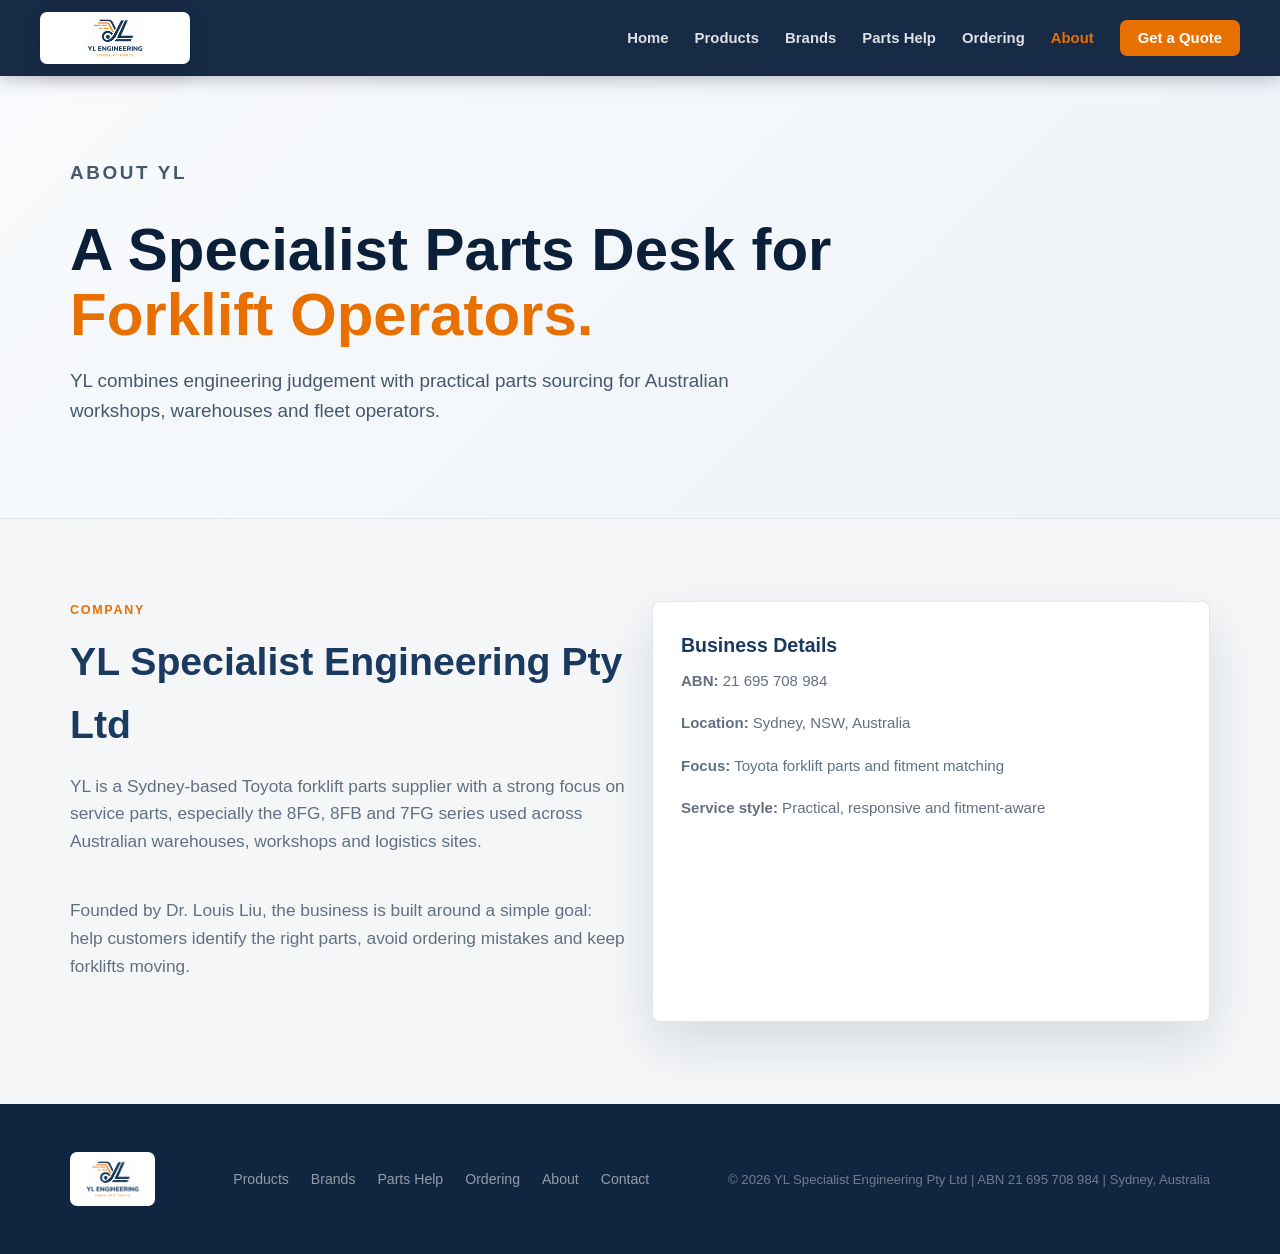
==== about.html @ 816425aa "Publish structured Toyota parts website" ====
<!DOCTYPE html>
<html lang="en">
<head>
<meta charset="UTF-8"/>
<meta name="viewport" content="width=device-width, initial-scale=1.0"/>
<title>About YL Specialist Engineering | Forklift Parts Sydney</title>
<meta name="description" content="YL Specialist Engineering Pty Ltd is a Sydney-based Toyota forklift parts supplier focused on service parts and fitment support."/>
<link rel="stylesheet" href="css/site.css"/>
</head>
<body>
<nav>
  <a href="index.html" class="nav-logo"><img src="assets/yl-logo.png" alt="YL Specialist Engineering Logo"/></a>
  <ul class="nav-links" id="navLinks">
    <li><a href="index.html">Home</a></li><li><a href="products.html">Products</a></li><li><a href="brands.html">Brands</a></li><li><a href="parts-help.html">Parts Help</a></li><li><a href="ordering.html">Ordering</a></li><li><a class="active" href="about.html">About</a></li><li><a href="contact.html"><span class="nav-cta">Get a Quote</span></a></li>
  </ul>
  <button class="hamburger" id="hamburger" aria-label="Menu"><span></span><span></span><span></span></button>
</nav>

<main>
  <header class="page-hero">
    <div class="container">
      <p class="breadcrumb">About YL</p>
      <h1>A Specialist Parts Desk for <span>Forklift Operators.</span></h1>
      <p>YL combines engineering judgement with practical parts sourcing for Australian workshops, warehouses and fleet operators.</p>
    </div>
  </header>

  <section>
    <div class="container">
      <div class="grid-2">
        <div>
          <p class="section-tag">Company</p>
          <h2 class="section-title">YL Specialist Engineering Pty Ltd</h2>
          <p class="section-sub">YL is a Sydney-based Toyota forklift parts supplier with a strong focus on service parts, especially the 8FG, 8FB and 7FG series used across Australian warehouses, workshops and logistics sites.</p>
          <p class="section-sub">Founded by Dr. Louis Liu, the business is built around a simple goal: help customers identify the right parts, avoid ordering mistakes and keep forklifts moving.</p>
        </div>
        <div class="card">
          <h3>Business Details</h3>
          <p><strong>ABN:</strong> 21 695 708 984</p>
          <p><strong>Location:</strong> Sydney, NSW, Australia</p>
          <p><strong>Focus:</strong> Toyota forklift parts and fitment matching</p>
          <p><strong>Service style:</strong> Practical, responsive and fitment-aware</p>
        </div>
      </div>
    </div>
  </section>
</main>

<footer>
  <div class="footer-inner">
    <div class="footer-logo"><img src="assets/yl-logo.png" alt="YL Specialist Engineering"/></div>
    <div class="footer-links"><a href="products.html">Products</a><a href="brands.html">Brands</a><a href="parts-help.html">Parts Help</a><a href="ordering.html">Ordering</a><a href="about.html">About</a><a href="contact.html">Contact</a></div>
    <div class="footer-copy">&copy; 2026 YL Specialist Engineering Pty Ltd | ABN 21 695 708 984 | Sydney, Australia</div>
  </div>
</footer>
<script src="js/site.js"></script>
</body>
</html>
---- css/site.css ----
*,*::before,*::after{box-sizing:border-box;margin:0;padding:0}
html{scroll-behavior:smooth}
body{font-family:'Segoe UI',Arial,sans-serif;color:#1a2535;background:#f4f6f8;line-height:1.6}
img{max-width:100%;display:block}
a{text-decoration:none;color:inherit}

:root{
  --navy:#1B3A5F;
  --navy-dark:#102540;
  --navy-ink:#0B2038;
  --orange:#E87000;
  --orange-lt:#FF8C1A;
  --white:#FFFFFF;
  --gray:#f4f6f8;
  --line:#dfe5ec;
  --text:#1a2535;
  --mid:#637082;
}

nav{
  position:sticky;top:0;z-index:999;
  background:rgba(16,37,64,.97);
  backdrop-filter:blur(10px);
  display:flex;align-items:center;justify-content:space-between;
  padding:0 40px;height:76px;
  box-shadow:0 2px 18px rgba(4,17,33,.28);
}
.nav-logo{
  height:52px;width:150px;border-radius:7px;background:var(--white);
  display:flex;align-items:center;justify-content:center;
  box-shadow:0 8px 22px rgba(0,0,0,.2);
}
.nav-logo img{height:42px;width:auto;object-fit:contain}
.nav-links{display:flex;gap:26px;align-items:center;list-style:none}
.nav-links a{color:rgba(255,255,255,.86);font-size:.93rem;font-weight:700;transition:color .2s}
.nav-links a:hover,.nav-links a.active{color:var(--orange)}
.nav-cta{
  background:var(--orange);color:var(--white)!important;
  padding:10px 18px;border-radius:7px;font-weight:850;
  transition:background .2s;
}
.nav-cta:hover{background:var(--orange-lt)}
.hamburger{display:none;flex-direction:column;gap:5px;cursor:pointer;background:none;border:none;padding:4px}
.hamburger span{display:block;width:26px;height:2px;background:white;border-radius:2px}

.hero{
  background:linear-gradient(135deg,#f8fafc 0%,#eef3f8 52%,#e8edf3 100%);
  min-height:72vh;display:flex;align-items:center;padding:82px 20px 72px;
  position:relative;overflow:hidden;
}
.hero::before{
  content:'';position:absolute;inset:0;
  background:linear-gradient(90deg,rgba(27,58,95,.08) 0 1px,transparent 1px 100%),
             linear-gradient(0deg,rgba(27,58,95,.06) 0 1px,transparent 1px 100%);
  background-size:46px 46px;
  mask-image:linear-gradient(to bottom,rgba(0,0,0,.58),transparent 82%);
}
.hero-inner{
  position:relative;z-index:1;max-width:1140px;width:100%;margin:0 auto;
  display:grid;grid-template-columns:minmax(0,1.12fr) minmax(320px,.88fr);
  gap:48px;align-items:center;
}
.hero-copy{text-align:left}
.hero-badge{
  display:inline-flex;background:#fff8f1;border:1px solid rgba(232,112,0,.26);
  color:#ad5200;font-size:.8rem;letter-spacing:.12em;font-weight:850;
  padding:6px 18px;border-radius:20px;margin-bottom:24px;text-transform:uppercase;
}
.hero-logo{
  height:106px;width:auto;margin:0 0 34px;background:var(--white);
  border:1px solid rgba(27,58,95,.12);border-radius:9px;padding:12px 24px;
  box-shadow:0 18px 44px rgba(27,58,95,.14);
}
.hero h1,.page-hero h1{
  color:var(--navy-ink);font-size:clamp(2.2rem,5vw,3.75rem);
  font-weight:850;line-height:1.08;max-width:880px;margin-bottom:18px;
}
.hero h1 span,.page-hero h1 span{color:var(--orange)}
.hero p.sub,.page-hero p{
  color:#46586d;font-size:clamp(1rem,2.2vw,1.18rem);
  max-width:740px;margin:0 0 30px;
}
.hero-points{display:grid;grid-template-columns:repeat(2,minmax(0,1fr));gap:10px;margin:0 0 28px;max-width:660px}
.hero-point{background:rgba(255,255,255,.72);border:1px solid rgba(27,58,95,.12);border-radius:7px;padding:10px 12px;color:var(--navy);font-size:.9rem;font-weight:750}
.hero-btns{display:flex;gap:16px;flex-wrap:wrap}
.btn{
  display:inline-flex;align-items:center;justify-content:center;gap:8px;
  padding:14px 28px;border-radius:7px;font-size:1.02rem;font-weight:850;
  cursor:pointer;transition:all .2s;border:none;
}
.btn-primary{background:var(--orange);color:var(--white)}
.btn-primary:hover{background:var(--orange-lt);transform:translateY(-2px)}
.btn-outline{background:var(--white);color:var(--navy);border:1px solid var(--line)}
.btn-outline:hover{border-color:var(--orange);color:var(--orange);transform:translateY(-2px)}
.hero-panel,.card{
  background:var(--white);border:1px solid rgba(27,58,95,.12);border-radius:8px;
  box-shadow:0 22px 54px rgba(11,32,56,.12);padding:28px;
}
.hero-panel h2,.card h3{font-size:1.22rem;color:var(--navy);margin-bottom:8px}
.hero-panel p,.card p{color:var(--mid);font-size:.94rem;margin-bottom:18px}
.quick-list{display:grid;gap:12px;margin-bottom:22px}
.quick-item{display:grid;grid-template-columns:44px 1fr;gap:12px;align-items:start}
.quick-icon{
  width:44px;height:44px;border-radius:8px;background:rgba(232,112,0,.1);
  color:var(--orange);display:flex;align-items:center;justify-content:center;
  font-weight:900;font-size:.78rem;
}
.quick-item strong{display:block;color:var(--navy);font-size:.95rem;margin-bottom:2px}
.quick-item span{display:block;color:var(--mid);font-size:.86rem;line-height:1.45}
.mini-form{display:grid;gap:10px;border-top:1px solid var(--line);padding-top:18px}
.mini-form input{
  width:100%;padding:12px 14px;border:2px solid #e0e4ea;border-radius:7px;
  font:inherit;
}
.mini-form input:focus{outline:none;border-color:var(--orange)}

.page-hero{
  background:linear-gradient(135deg,#f8fafc 0%,#eef3f8 100%);
  padding:82px 20px 62px;border-bottom:1px solid var(--line);
}
.page-hero .container{position:relative}
.breadcrumb{color:var(--orange);font-size:.78rem;letter-spacing:.14em;font-weight:850;text-transform:uppercase;margin-bottom:16px}

section{padding:82px 20px}
.container{max-width:1140px;margin:0 auto}
.section-tag{color:var(--orange);font-size:.78rem;letter-spacing:.14em;font-weight:800;text-transform:uppercase;margin-bottom:10px}
.section-title{font-size:clamp(1.6rem,3.5vw,2.45rem);font-weight:850;color:var(--navy);margin-bottom:16px}
.section-sub{color:var(--mid);font-size:1.08rem;max-width:640px;margin-bottom:42px}
.section-head{display:flex;align-items:end;justify-content:space-between;gap:24px;margin-bottom:34px}
.section-head .section-sub{margin-bottom:0}

.stats{background:var(--navy-ink);padding:34px 20px}
.stats .container{display:grid;grid-template-columns:repeat(4,1fr);gap:20px;text-align:center}
.stat-item h3{color:var(--white);font-size:1.8rem;font-weight:900}
.stat-item p{color:rgba(255,255,255,.72);font-size:.86rem;font-weight:750;margin-top:4px}

.grid-2{display:grid;grid-template-columns:repeat(2,1fr);gap:24px}
.grid-3{display:grid;grid-template-columns:repeat(3,1fr);gap:18px}
.grid-4{display:grid;grid-template-columns:repeat(4,1fr);gap:14px}
.tile{
  border:1px solid var(--line);background:var(--white);border-radius:8px;padding:22px;
  box-shadow:0 4px 18px rgba(27,58,95,.06);
}
.tile strong{display:block;color:var(--navy);font-size:1.04rem;margin-bottom:8px}
.tile span,.tile p{display:block;color:var(--mid);font-size:.92rem;line-height:1.55}

.prod-card{background:var(--white);border-radius:8px;padding:24px 22px;transition:all .25s;border:1px solid var(--line)}
.prod-card:hover{border-color:rgba(232,112,0,.55);transform:translateY(-3px);box-shadow:0 12px 32px rgba(27,58,95,.12)}
.prod-icon{
  width:46px;height:32px;border-radius:5px;background:rgba(27,58,95,.08);color:var(--navy);
  display:flex;align-items:center;justify-content:center;margin-bottom:18px;font-size:.8rem;font-weight:900;letter-spacing:.08em;
}
.prod-card h3{font-size:1.05rem;font-weight:750;color:var(--navy);margin-bottom:8px}
.prod-card p{color:var(--mid);font-size:.9rem;line-height:1.55}
.prod-meta{display:flex;flex-wrap:wrap;gap:8px;margin-top:14px}
.pill{display:inline-block;background:rgba(27,58,95,.07);color:var(--navy);padding:4px 12px;border-radius:20px;font-size:.82rem;font-weight:750}
.pill.hot{background:rgba(232,112,0,.1);color:var(--orange)}
.note{margin-top:28px;border-left:4px solid var(--orange);background:#fff8f1;padding:18px 22px;border-radius:0 8px 8px 0;color:#784311;font-size:.95rem}

.brand-list{display:flex;flex-wrap:wrap;gap:16px;margin-top:28px}
.brand-chip{background:var(--white);border:1px solid var(--line);padding:11px 24px;border-radius:6px;font-weight:750;font-size:1rem;color:var(--navy);letter-spacing:.04em}

.dark-band{background:var(--navy);color:var(--white)}
.dark-band .section-title{color:var(--white)}
.dark-band .section-sub{color:rgba(255,255,255,.68)}
.steps{display:grid;grid-template-columns:repeat(3,1fr);gap:28px;margin-top:20px}
.step{background:rgba(255,255,255,.07);border-radius:8px;padding:32px 26px;border:1px solid rgba(255,255,255,.1)}
.step-num{width:48px;height:48px;border-radius:50%;background:var(--orange);color:var(--white);font-size:1.3rem;font-weight:900;display:flex;align-items:center;justify-content:center;margin-bottom:18px}
.step h3{color:var(--white);font-size:1.05rem;font-weight:750;margin-bottom:8px}
.step p{color:rgba(255,255,255,.68);font-size:.92rem}

.contact-grid{display:grid;grid-template-columns:1fr 1fr;gap:60px;align-items:start}
.contact-info h2{font-size:1.8rem;font-weight:850;color:var(--navy);margin-bottom:28px}
.contact-row{display:flex;align-items:center;gap:16px;padding:16px 0;border-bottom:1px solid #e0e4ea}
.contact-row:last-child{border:none}
.c-icon{width:44px;height:44px;border-radius:8px;flex-shrink:0;background:var(--navy);display:flex;align-items:center;justify-content:center;font-size:.78rem;color:var(--white);font-weight:900;letter-spacing:.06em}
.contact-row h4{font-size:.78rem;color:var(--mid);font-weight:700;letter-spacing:.08em;text-transform:uppercase}
.contact-row a,.contact-row span{color:var(--navy);font-weight:700;font-size:.98rem}
.contact-row a:hover{color:var(--orange)}
.contact-form{background:var(--white);border-radius:8px;padding:38px;border:1px solid var(--line);box-shadow:0 4px 24px rgba(27,58,95,.08)}
.contact-form h3{color:var(--navy);font-size:1.3rem;font-weight:850;margin-bottom:24px}
.form-row{margin-bottom:18px}
.form-row label{display:block;font-size:.82rem;font-weight:800;color:var(--navy);margin-bottom:6px;letter-spacing:.05em;text-transform:uppercase}
.form-row input,.form-row textarea,.form-row select{width:100%;padding:12px 16px;border-radius:7px;border:2px solid #e0e4ea;font-size:.97rem;font-family:inherit;transition:border .2s}
.form-row input:focus,.form-row textarea:focus,.form-row select:focus{outline:none;border-color:var(--orange)}
.form-row textarea{height:120px;resize:vertical}
.btn-send{width:100%;background:var(--navy);color:var(--white);padding:14px;border-radius:7px;font-size:1rem;font-weight:850;border:none;cursor:pointer;transition:background .2s;margin-top:6px}
.btn-send:hover{background:var(--orange)}
.form-status{margin-top:12px;color:var(--mid);font-size:.88rem;line-height:1.45}
.form-status a{color:var(--orange);font-weight:800}

footer{background:var(--navy-dark);color:rgba(255,255,255,.6);padding:48px 20px}
.footer-inner{max-width:1140px;margin:0 auto;display:flex;flex-wrap:wrap;gap:28px;justify-content:space-between;align-items:center}
.footer-logo{background:var(--white);border-radius:7px;padding:7px 14px}
.footer-logo img{height:40px}
.footer-links{display:flex;gap:22px;flex-wrap:wrap}
.footer-links a{color:rgba(255,255,255,.55);font-size:.88rem;transition:color .2s}
.footer-links a:hover{color:var(--orange)}
.footer-copy{font-size:.82rem;color:rgba(255,255,255,.4)}

@media(max-width:900px){
  .hero-inner,.grid-2,.contact-grid{grid-template-columns:1fr;gap:40px}
  .grid-3,.grid-4,.steps{grid-template-columns:repeat(2,1fr)}
  .hero-copy{text-align:center}
  .hero-logo{margin-left:auto;margin-right:auto}
  .hero p.sub{margin-left:auto;margin-right:auto}
  .hero-btns{justify-content:center}
  .hero-points{margin-left:auto;margin-right:auto}
}
@media(max-width:700px){.stats .container{grid-template-columns:repeat(2,1fr)}}
@media(max-width:640px){
  nav{padding:0 20px}
  .nav-links{display:none;flex-direction:column;gap:0;position:absolute;top:76px;left:0;right:0;background:var(--navy);padding:12px 0}
  .nav-links.open{display:flex}
  .nav-links li a{display:block;padding:14px 28px}
  .hamburger{display:flex}
  .hero{min-height:auto;padding:68px 20px 56px}
  .hero-logo{height:96px;max-width:92%;padding:10px 18px}
  .hero-btns{flex-direction:column;align-items:center}
  .hero-points,.grid-3,.grid-4,.steps{grid-template-columns:1fr}
  .hero-panel{padding:22px}
  .section-head{display:block}
  section{padding:64px 20px}
}
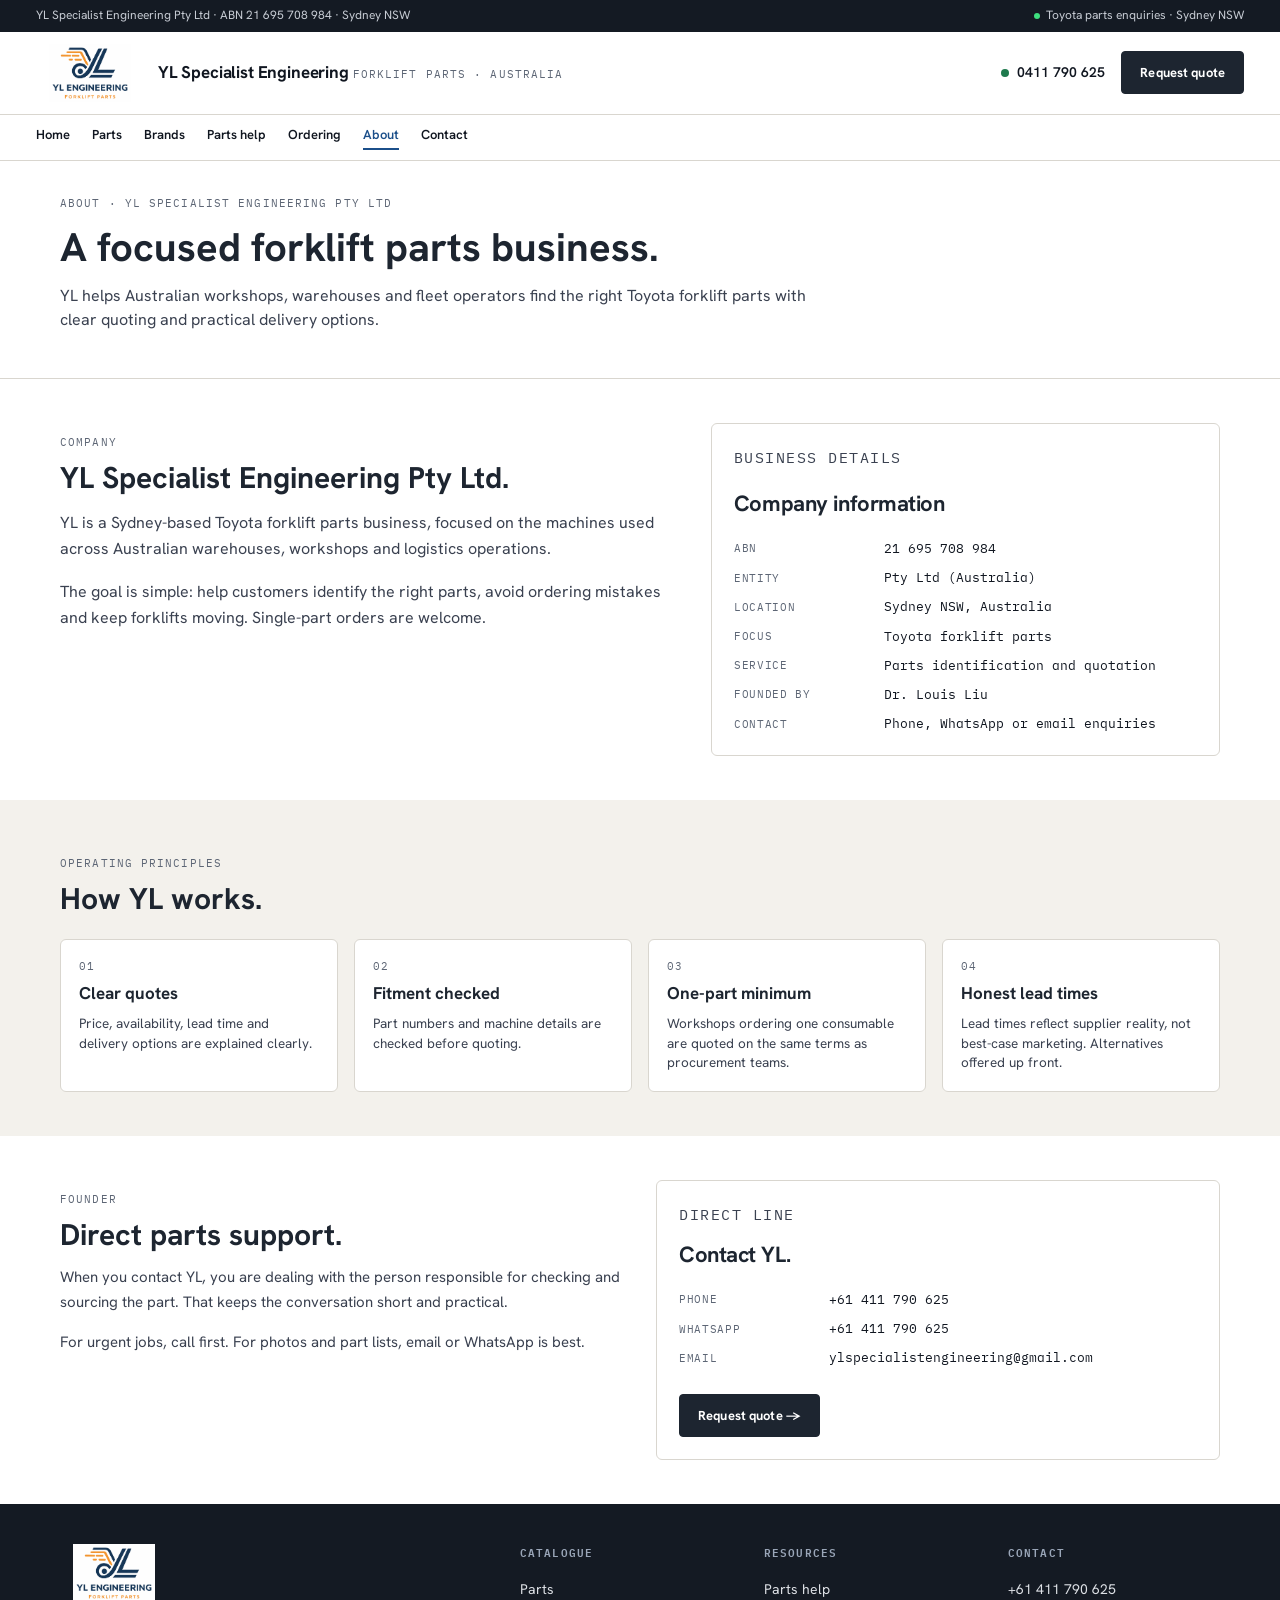
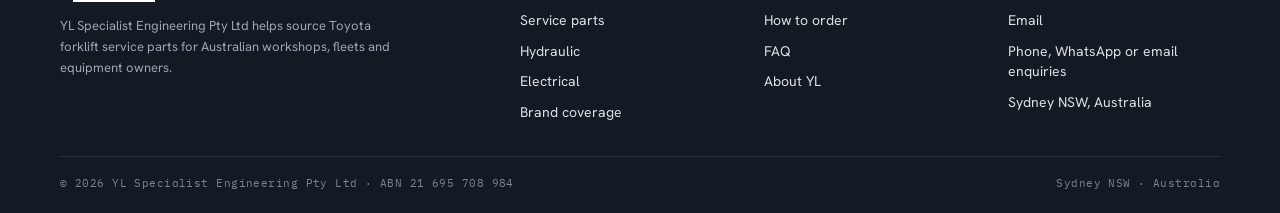
==== commit 58b88fe0: "Publish refined YL website v2" ====
--- a/about.html
+++ b/about.html
@@ -3,56 +3,153 @@
 <head>
 <meta charset="UTF-8"/>
 <meta name="viewport" content="width=device-width, initial-scale=1.0"/>
-<title>About YL Specialist Engineering | Forklift Parts Sydney</title>
-<meta name="description" content="YL Specialist Engineering Pty Ltd is a Sydney-based Toyota forklift parts supplier focused on service parts and fitment support."/>
+<title>About YL Specialist Engineering — Forklift Parts Sydney</title>
+<meta name="description" content="YL Specialist Engineering Pty Ltd is a Sydney-based Toyota forklift parts business for workshops, fleets and equipment owners."/>
+<link rel="preconnect" href="https://fonts.googleapis.com"/>
+<link rel="preconnect" href="https://fonts.gstatic.com" crossorigin/>
+<link rel="stylesheet" href="https://fonts.googleapis.com/css2?family=Hanken+Grotesk:wght@400;500;600;700;800&family=IBM+Plex+Mono:wght@400;500;600&display=swap"/>
 <link rel="stylesheet" href="css/site.css"/>
+<link rel="icon" href="assets/yl-logo.png"/>
 </head>
 <body>
-<nav>
-  <a href="index.html" class="nav-logo"><img src="assets/yl-logo.png" alt="YL Specialist Engineering Logo"/></a>
-  <ul class="nav-links" id="navLinks">
-    <li><a href="index.html">Home</a></li><li><a href="products.html">Products</a></li><li><a href="brands.html">Brands</a></li><li><a href="parts-help.html">Parts Help</a></li><li><a href="ordering.html">Ordering</a></li><li><a class="active" href="about.html">About</a></li><li><a href="contact.html"><span class="nav-cta">Get a Quote</span></a></li>
-  </ul>
+
+<div class="utility">
+  <span>YL Specialist Engineering Pty Ltd · ABN 21 695 708 984 · Sydney NSW</span>
+  <span class="right">
+    <span><span class="dot"></span>Toyota parts enquiries · Sydney NSW</span>
+  </span>
+</div>
+
+<header class="topnav">
+  <a href="index.html" class="brand">
+    <span class="brand-mark"><img src="assets/yl-logo.png" alt=""/></span>
+    <span class="brand-text">
+      <span class="name">YL Specialist Engineering</span>
+      <span class="sub">Forklift parts · Australia</span>
+    </span>
+  </a>  <div class="contact-cluster">
+    <a href="tel:0411790625" class="phone">0411 790 625</a>
+    <a href="contact.html" class="btn btn-primary">Request quote</a>
+  </div>
   <button class="hamburger" id="hamburger" aria-label="Menu"><span></span><span></span><span></span></button>
+</header>
+
+<nav class="catbar" id="navLinks">
+  <a class="" href="index.html">Home</a>
+  <a class="" href="products.html">Parts</a>
+  <a class="" href="brands.html">Brands</a>
+  <a class="" href="parts-help.html">Parts help</a>
+  <a class="" href="ordering.html">Ordering</a>
+  <a class="active" href="about.html">About</a>
+  <a class="" href="contact.html">Contact</a>
 </nav>
 
 <main>
-  <header class="page-hero">
-    <div class="container">
-      <p class="breadcrumb">About YL</p>
-      <h1>A Specialist Parts Desk for <span>Forklift Operators.</span></h1>
-      <p>YL combines engineering judgement with practical parts sourcing for Australian workshops, warehouses and fleet operators.</p>
+
+<header class="page-hero">
+  <div class="inner">
+    <p class="breadcrumb">About · YL Specialist Engineering Pty Ltd</p>
+    <h1>A focused forklift parts business.</h1>
+    <p>YL helps Australian workshops, warehouses and fleet operators find the right Toyota forklift parts with clear quoting and practical delivery options.</p>
+  </div>
+</header>
+
+<section class="section paper">
+  <div class="wrap" style="padding:0;display:grid;grid-template-columns:1.2fr 1fr;gap:40px;align-items:start">
+    <div>
+      <p class="eyebrow">Company</p>
+      <h2 class="h" style="font-size:36px;margin-top:8px">YL Specialist Engineering Pty Ltd.</h2>
+      <p style="font-size:16px;color:#3a4150;line-height:1.65;margin-top:16px">YL is a Sydney-based Toyota forklift parts business, focused on the machines used across Australian warehouses, workshops and logistics operations.</p>
+      <p style="font-size:16px;color:#3a4150;line-height:1.65;margin-top:14px">The goal is simple: help customers identify the right parts, avoid ordering mistakes and keep forklifts moving. Single-part orders are welcome.</p>
     </div>
-  </header>
-
-  <section>
-    <div class="container">
-      <div class="grid-2">
-        <div>
-          <p class="section-tag">Company</p>
-          <h2 class="section-title">YL Specialist Engineering Pty Ltd</h2>
-          <p class="section-sub">YL is a Sydney-based Toyota forklift parts supplier with a strong focus on service parts, especially the 8FG, 8FB and 7FG series used across Australian warehouses, workshops and logistics sites.</p>
-          <p class="section-sub">Founded by Dr. Louis Liu, the business is built around a simple goal: help customers identify the right parts, avoid ordering mistakes and keep forklifts moving.</p>
-        </div>
-        <div class="card">
-          <h3>Business Details</h3>
-          <p><strong>ABN:</strong> 21 695 708 984</p>
-          <p><strong>Location:</strong> Sydney, NSW, Australia</p>
-          <p><strong>Focus:</strong> Toyota forklift parts and fitment matching</p>
-          <p><strong>Service style:</strong> Practical, responsive and fitment-aware</p>
-        </div>
+    <div class="card">
+      <p class="eyebrow">Business details</p>
+      <h3 style="margin-top:6px">Company information</h3>
+      <div class="data">
+        <span class="k">ABN</span><span class="v">21 695 708 984</span>
+        <span class="k">Entity</span><span class="v">Pty Ltd (Australia)</span>
+        <span class="k">Location</span><span class="v">Sydney NSW, Australia</span>
+        <span class="k">Focus</span><span class="v">Toyota forklift parts</span>
+        <span class="k">Service</span><span class="v">Parts identification and quotation</span>
+        <span class="k">Founded by</span><span class="v">Dr. Louis Liu</span>
+        <span class="k">Contact</span><span class="v">Phone, WhatsApp or email enquiries</span>
       </div>
     </div>
-  </section>
+  </div>
+</section>
+
+<section class="section">
+  <div class="wrap" style="padding:0">
+    <p class="eyebrow">Operating principles</p>
+    <h2 class="h" style="font-size:32px;margin:8px 0 24px">How YL works.</h2>
+    <div class="tile-grid tg-4">
+      <div class="tile"><span class="badge">01</span><strong>Clear quotes</strong><span>Price, availability, lead time and delivery options are explained clearly.</span></div>
+      <div class="tile"><span class="badge">02</span><strong>Fitment checked</strong><span>Part numbers and machine details are checked before quoting.</span></div>
+      <div class="tile"><span class="badge">03</span><strong>One-part minimum</strong><span>Workshops ordering one consumable are quoted on the same terms as procurement teams.</span></div>
+      <div class="tile"><span class="badge">04</span><strong>Honest lead times</strong><span>Lead times reflect supplier reality, not best-case marketing. Alternatives offered up front.</span></div>
+    </div>
+  </div>
+</section>
+
+<section class="section paper">
+  <div class="wrap" style="padding:0;display:grid;grid-template-columns:1fr 1fr;gap:32px;align-items:start">
+    <div>
+      <p class="eyebrow">Founder</p>
+      <h2 class="h" style="font-size:32px;margin-top:8px">Direct parts support.</h2>
+      <p style="font-size:15px;color:#3a4150;line-height:1.65;margin-top:14px">When you contact YL, you are dealing with the person responsible for checking and sourcing the part. That keeps the conversation short and practical.</p>
+      <p style="font-size:15px;color:#3a4150;line-height:1.65;margin-top:10px">For urgent jobs, call first. For photos and part lists, email or WhatsApp is best.</p>
+    </div>
+    <div class="card">
+      <p class="eyebrow">Direct line</p>
+      <h3>Contact YL.</h3>
+      <div class="data">
+        <span class="k">Phone</span><span class="v">+61 411 790 625</span>
+        <span class="k">WhatsApp</span><span class="v">+61 411 790 625</span>
+        <span class="k">Email</span><span class="v">ylspecialistengineering@gmail.com</span>
+      </div>
+      <a class="btn btn-primary" href="contact.html" style="margin-top:14px;align-self:flex-start">Request quote →</a>
+    </div>
+  </div>
+</section>
 </main>
 
-<footer>
+<footer class="site-footer">
   <div class="footer-inner">
-    <div class="footer-logo"><img src="assets/yl-logo.png" alt="YL Specialist Engineering"/></div>
-    <div class="footer-links"><a href="products.html">Products</a><a href="brands.html">Brands</a><a href="parts-help.html">Parts Help</a><a href="ordering.html">Ordering</a><a href="about.html">About</a><a href="contact.html">Contact</a></div>
-    <div class="footer-copy">&copy; 2026 YL Specialist Engineering Pty Ltd | ABN 21 695 708 984 | Sydney, Australia</div>
+    <div class="footer-brand">
+      <span class="brand-mark"><img src="assets/yl-logo.png" alt=""/></span>
+      <p>YL Specialist Engineering Pty Ltd helps source Toyota forklift service parts for Australian workshops, fleets and equipment owners.</p>
+    </div>
+    <div class="footer-cols">
+      <div class="footer-col">
+        <h5>Catalogue</h5>
+        <a href="products.html">Parts</a>
+        <a href="products.html#service">Service parts</a>
+        <a href="products.html#hydraulic">Hydraulic</a>
+        <a href="products.html#electrical">Electrical</a>
+        <a href="brands.html">Brand coverage</a>
+      </div>
+      <div class="footer-col">
+        <h5>Resources</h5>
+        <a href="parts-help.html">Parts help</a>
+        <a href="ordering.html">How to order</a>
+        <a href="parts-help.html#faq">FAQ</a>
+        <a href="about.html">About YL</a>
+      </div>
+      <div class="footer-col">
+        <h5>Contact</h5>
+        <a href="tel:0411790625">+61 411 790 625</a>
+        <a href="mailto:ylspecialistengineering@gmail.com">Email</a>
+        <span>Phone, WhatsApp or email enquiries</span>
+        <span>Sydney NSW, Australia</span>
+      </div>
+    </div>
+  </div>
+  <div class="footer-base">
+    <span>© 2026 YL Specialist Engineering Pty Ltd · ABN 21 695 708 984</span>
+    <span>Sydney NSW · Australia</span>
   </div>
 </footer>
+
 <script src="js/site.js"></script>
 </body>
 </html>
--- a/css/site.css
+++ b/css/site.css
@@ -1,224 +1,375 @@
-*,*::before,*::after{box-sizing:border-box;margin:0;padding:0}
-html{scroll-behavior:smooth}
-body{font-family:'Segoe UI',Arial,sans-serif;color:#1a2535;background:#f4f6f8;line-height:1.6}
+/* YL Specialist Engineering — Direction E (Distributor) */
+/* ---------- Tokens ---------- */
+:root{
+  --slate:#1d2530;
+  --slate-deep:#141a23;
+  --bg:#f3f1ec;
+  --paper:#ffffff;
+  --ink:#101620;
+  --muted:#5d6675;
+  --muted-light:#9aa1ad;
+  --line:#d9d6cf;
+  --line-soft:#eceae4;
+  --accent:#1b4f8a;
+  --accent-deep:#163e6e;
+  --ok:#1e7a4d;
+  --warn:#a35814;
+  --row-alt:#fafaf6;
+}
+
+/* ---------- Reset / base ---------- */
+*,*::before,*::after{box-sizing:border-box}
+html,body{margin:0;padding:0}
+body{
+  font-family:'Hanken Grotesk',system-ui,-apple-system,sans-serif;
+  background:var(--bg);
+  color:var(--ink);
+  line-height:1.48;
+  -webkit-font-smoothing:antialiased;
+  font-feature-settings:"ss01","cv11";
+}
 img{max-width:100%;display:block}
-a{text-decoration:none;color:inherit}
-
-:root{
-  --navy:#1B3A5F;
-  --navy-dark:#102540;
-  --navy-ink:#0B2038;
-  --orange:#E87000;
-  --orange-lt:#FF8C1A;
-  --white:#FFFFFF;
-  --gray:#f4f6f8;
-  --line:#dfe5ec;
-  --text:#1a2535;
-  --mid:#637082;
-}
-
-nav{
-  position:sticky;top:0;z-index:999;
-  background:rgba(16,37,64,.97);
-  backdrop-filter:blur(10px);
-  display:flex;align-items:center;justify-content:space-between;
-  padding:0 40px;height:76px;
-  box-shadow:0 2px 18px rgba(4,17,33,.28);
-}
-.nav-logo{
-  height:52px;width:150px;border-radius:7px;background:var(--white);
+a{color:inherit;text-decoration:none}
+button{font-family:inherit;cursor:pointer}
+
+.mono{font-family:'IBM Plex Mono',ui-monospace,monospace;font-variant-numeric:tabular-nums}
+.eyebrow{font-family:'IBM Plex Mono',monospace;font-size:11px;letter-spacing:.1em;text-transform:uppercase;color:var(--muted)}
+.h{font-weight:700;line-height:1.08;color:var(--slate);margin:0}
+
+.wrap{max-width:1160px;margin:0 auto;padding:0 36px}
+
+/* ---------- Utility bar ---------- */
+.utility{
+  background:var(--slate-deep);color:#c7ccd4;
+  font-size:12px;
+  display:flex;justify-content:space-between;align-items:center;
+  padding:7px 36px;
+}
+.utility .right{display:flex;gap:22px;align-items:center;flex-wrap:wrap}
+.dot{display:inline-block;width:6px;height:6px;border-radius:50%;background:#3ee07f;margin-right:6px;vertical-align:middle}
+
+/* ---------- Top nav ---------- */
+.topnav{
+  background:var(--paper);
+  border-bottom:1px solid var(--line);
+  padding:12px 36px;
+  display:flex;align-items:center;justify-content:space-between;gap:24px;
+}
+.brand{display:flex;align-items:center;gap:14px;min-width:0}
+.brand-mark{
+  width:108px;height:58px;background:transparent;color:var(--paper);
   display:flex;align-items:center;justify-content:center;
-  box-shadow:0 8px 22px rgba(0,0,0,.2);
-}
-.nav-logo img{height:42px;width:auto;object-fit:contain}
-.nav-links{display:flex;gap:26px;align-items:center;list-style:none}
-.nav-links a{color:rgba(255,255,255,.86);font-size:.93rem;font-weight:700;transition:color .2s}
-.nav-links a:hover,.nav-links a.active{color:var(--orange)}
-.nav-cta{
-  background:var(--orange);color:var(--white)!important;
-  padding:10px 18px;border-radius:7px;font-weight:850;
-  transition:background .2s;
-}
-.nav-cta:hover{background:var(--orange-lt)}
-.hamburger{display:none;flex-direction:column;gap:5px;cursor:pointer;background:none;border:none;padding:4px}
-.hamburger span{display:block;width:26px;height:2px;background:white;border-radius:2px}
-
+  font-weight:800;font-size:17px;border-radius:4px;
+  overflow:hidden;
+}
+.brand-mark img{width:100%;height:100%;object-fit:contain;filter:none}
+.brand-text .name{font-weight:700;font-size:17px;letter-spacing:-.01em;color:var(--ink)}
+.brand-text .sub{font-family:'IBM Plex Mono',monospace;font-size:11px;letter-spacing:.1em;text-transform:uppercase;color:var(--muted);margin-top:3px}
+
+.contact-cluster{display:flex;align-items:center;gap:16px;font-size:14px;font-weight:600}
+.contact-cluster .phone{display:inline-flex;align-items:center;gap:8px}
+.contact-cluster .phone::before{content:"";width:8px;height:8px;border-radius:50%;background:var(--ok);display:inline-block}
+
+.btn{
+  display:inline-flex;align-items:center;gap:8px;
+  padding:11px 18px;border-radius:4px;
+  font-weight:700;font-size:13px;letter-spacing:.01em;
+  border:1.5px solid transparent;transition:all .15s ease;
+  white-space:nowrap;
+}
+.btn-primary{background:var(--slate);color:var(--paper);border-color:var(--slate)}
+.btn-primary:hover{background:var(--slate-deep);border-color:var(--slate-deep)}
+.btn-outline{background:transparent;color:var(--slate);border-color:var(--slate)}
+.btn-outline:hover{background:var(--slate);color:var(--paper)}
+.btn-accent{background:var(--accent);color:var(--paper);border-color:var(--accent)}
+.btn-accent:hover{background:var(--accent-deep);border-color:var(--accent-deep)}
+.btn-lg{padding:15px 24px;font-size:14px}
+
+.hamburger{
+  display:none;background:transparent;border:0;padding:8px;width:40px;height:40px;
+  flex-direction:column;justify-content:center;gap:4px;
+}
+.hamburger span{width:22px;height:2px;background:var(--slate);display:block}
+
+/* ---------- Category bar ---------- */
+.catbar{
+  background:var(--paper);border-bottom:1px solid var(--line);
+  padding:10px 36px;display:flex;gap:22px;font-size:13px;font-weight:600;
+  overflow-x:auto;scrollbar-width:none;
+}
+.catbar::-webkit-scrollbar{display:none}
+.catbar a{color:var(--ink);padding-bottom:4px;border-bottom:2px solid transparent;white-space:nowrap}
+.catbar a:hover{color:var(--accent)}
+.catbar a.active{color:var(--accent);border-bottom-color:var(--accent)}
+
+/* ---------- Hero ---------- */
 .hero{
-  background:linear-gradient(135deg,#f8fafc 0%,#eef3f8 52%,#e8edf3 100%);
-  min-height:72vh;display:flex;align-items:center;padding:82px 20px 72px;
-  position:relative;overflow:hidden;
-}
-.hero::before{
-  content:'';position:absolute;inset:0;
-  background:linear-gradient(90deg,rgba(27,58,95,.08) 0 1px,transparent 1px 100%),
-             linear-gradient(0deg,rgba(27,58,95,.06) 0 1px,transparent 1px 100%);
-  background-size:46px 46px;
-  mask-image:linear-gradient(to bottom,rgba(0,0,0,.58),transparent 82%);
+  background:var(--paper);
+  padding:36px 36px 34px;
+  border-bottom:1px solid var(--line);
 }
 .hero-inner{
-  position:relative;z-index:1;max-width:1140px;width:100%;margin:0 auto;
-  display:grid;grid-template-columns:minmax(0,1.12fr) minmax(320px,.88fr);
-  gap:48px;align-items:center;
-}
-.hero-copy{text-align:left}
-.hero-badge{
-  display:inline-flex;background:#fff8f1;border:1px solid rgba(232,112,0,.26);
-  color:#ad5200;font-size:.8rem;letter-spacing:.12em;font-weight:850;
-  padding:6px 18px;border-radius:20px;margin-bottom:24px;text-transform:uppercase;
-}
-.hero-logo{
-  height:106px;width:auto;margin:0 0 34px;background:var(--white);
-  border:1px solid rgba(27,58,95,.12);border-radius:9px;padding:12px 24px;
-  box-shadow:0 18px 44px rgba(27,58,95,.14);
-}
-.hero h1,.page-hero h1{
-  color:var(--navy-ink);font-size:clamp(2.2rem,5vw,3.75rem);
-  font-weight:850;line-height:1.08;max-width:880px;margin-bottom:18px;
-}
-.hero h1 span,.page-hero h1 span{color:var(--orange)}
-.hero p.sub,.page-hero p{
-  color:#46586d;font-size:clamp(1rem,2.2vw,1.18rem);
-  max-width:740px;margin:0 0 30px;
-}
-.hero-points{display:grid;grid-template-columns:repeat(2,minmax(0,1fr));gap:10px;margin:0 0 28px;max-width:660px}
-.hero-point{background:rgba(255,255,255,.72);border:1px solid rgba(27,58,95,.12);border-radius:7px;padding:10px 12px;color:var(--navy);font-size:.9rem;font-weight:750}
-.hero-btns{display:flex;gap:16px;flex-wrap:wrap}
-.btn{
-  display:inline-flex;align-items:center;justify-content:center;gap:8px;
-  padding:14px 28px;border-radius:7px;font-size:1.02rem;font-weight:850;
-  cursor:pointer;transition:all .2s;border:none;
-}
-.btn-primary{background:var(--orange);color:var(--white)}
-.btn-primary:hover{background:var(--orange-lt);transform:translateY(-2px)}
-.btn-outline{background:var(--white);color:var(--navy);border:1px solid var(--line)}
-.btn-outline:hover{border-color:var(--orange);color:var(--orange);transform:translateY(-2px)}
-.hero-panel,.card{
-  background:var(--white);border:1px solid rgba(27,58,95,.12);border-radius:8px;
-  box-shadow:0 22px 54px rgba(11,32,56,.12);padding:28px;
-}
-.hero-panel h2,.card h3{font-size:1.22rem;color:var(--navy);margin-bottom:8px}
-.hero-panel p,.card p{color:var(--mid);font-size:.94rem;margin-bottom:18px}
-.quick-list{display:grid;gap:12px;margin-bottom:22px}
-.quick-item{display:grid;grid-template-columns:44px 1fr;gap:12px;align-items:start}
-.quick-icon{
-  width:44px;height:44px;border-radius:8px;background:rgba(232,112,0,.1);
-  color:var(--orange);display:flex;align-items:center;justify-content:center;
-  font-weight:900;font-size:.78rem;
-}
-.quick-item strong{display:block;color:var(--navy);font-size:.95rem;margin-bottom:2px}
-.quick-item span{display:block;color:var(--mid);font-size:.86rem;line-height:1.45}
-.mini-form{display:grid;gap:10px;border-top:1px solid var(--line);padding-top:18px}
-.mini-form input{
-  width:100%;padding:12px 14px;border:2px solid #e0e4ea;border-radius:7px;
-  font:inherit;
-}
-.mini-form input:focus{outline:none;border-color:var(--orange)}
-
+  max-width:1160px;margin:0 auto;
+  display:grid;grid-template-columns:1.08fr .92fr;gap:36px;align-items:start;
+}
+.hero h1{font-size:46px}
+.hero .lede{font-size:16px;line-height:1.5;color:#3a4150;margin-top:18px;max-width:620px}
+.hero-actions{margin-top:22px;display:flex;gap:12px;flex-wrap:wrap}
+.hero-stats{
+  margin-top:24px;display:grid;grid-template-columns:repeat(4,minmax(0,1fr));gap:16px;align-items:flex-start;
+  border-top:1px solid var(--line);padding-top:18px;
+}
+.hero-stat{padding-left:18px;border-left:1px solid var(--line)}
+.hero-stat:first-child{border-left:0;padding-left:0}
+.hero-stat .v{font-weight:700;font-size:19px;color:var(--slate);line-height:1.1}
+.hero-stat .k{font-family:'IBM Plex Mono',monospace;font-size:11px;letter-spacing:.1em;text-transform:uppercase;color:var(--muted);margin-top:4px}
+
+/* Commitments panel (replaces the figure) */
+.panel{
+  background:var(--slate);color:var(--paper);
+  border-radius:6px;padding:22px;position:relative;overflow:hidden;
+}
+.panel .status{
+  position:absolute;top:18px;right:22px;
+  display:inline-flex;align-items:center;gap:8px;
+  font-size:12px;color:var(--muted-light);
+  font-family:'IBM Plex Mono',monospace;
+}
+.panel h2{color:var(--paper);font-size:23px;margin:8px 0 0;font-weight:700;line-height:1.15}
+.panel-list{margin-top:16px;border:1px solid rgba(255,255,255,.12)}
+.panel-list .item{padding:11px 14px;border-top:1px solid rgba(255,255,255,.12)}
+.panel-list .item:first-child{border-top:0}
+.panel-list .item .head{display:flex;justify-content:space-between;align-items:baseline;gap:14px}
+.panel-list .item .head strong{font-weight:700;font-size:14px;color:var(--paper)}
+.panel-list .item .head .n{font-family:'IBM Plex Mono',monospace;font-size:11px;color:var(--muted-light)}
+.panel-list .item p{font-size:12px;color:rgba(255,255,255,.72);margin:4px 0 0;line-height:1.45}
+.panel-footline{
+  margin-top:18px;padding-top:16px;border-top:1px solid rgba(255,255,255,.12);
+  display:flex;justify-content:space-between;align-items:center;
+}
+.panel-footline .phone-big{font-weight:700;font-size:18px;color:var(--paper);letter-spacing:-.01em}
+
+/* ---------- Brand strip ---------- */
+.brand-strip{
+  background:var(--paper);padding:18px 36px;border-bottom:1px solid var(--line);
+  display:flex;align-items:center;justify-content:space-between;gap:24px;flex-wrap:wrap;
+}
+.brand-row{display:flex;gap:24px;align-items:center;flex-wrap:wrap}
+.brand-row span{font-weight:700;font-size:15px;color:#9aa1ad}
+
+/* ---------- Generic content section ---------- */
+.section{padding:44px 36px}
+.section.paper{background:var(--paper)}
+.section.bg{background:var(--bg)}
+.section.dark{background:var(--slate);color:var(--paper)}
+.section.dark .eyebrow{color:#9aa6b8}
+.section.dark .h{color:var(--paper)}
+
+.section-head{display:flex;align-items:flex-end;justify-content:space-between;gap:24px;margin-bottom:22px;flex-wrap:wrap}
+.section-head .h{font-size:30px;margin-top:6px}
+.section h2.h{font-size:30px!important}
+
+/* ---------- Page hero ---------- */
 .page-hero{
-  background:linear-gradient(135deg,#f8fafc 0%,#eef3f8 100%);
-  padding:82px 20px 62px;border-bottom:1px solid var(--line);
-}
-.page-hero .container{position:relative}
-.breadcrumb{color:var(--orange);font-size:.78rem;letter-spacing:.14em;font-weight:850;text-transform:uppercase;margin-bottom:16px}
-
-section{padding:82px 20px}
-.container{max-width:1140px;margin:0 auto}
-.section-tag{color:var(--orange);font-size:.78rem;letter-spacing:.14em;font-weight:800;text-transform:uppercase;margin-bottom:10px}
-.section-title{font-size:clamp(1.6rem,3.5vw,2.45rem);font-weight:850;color:var(--navy);margin-bottom:16px}
-.section-sub{color:var(--mid);font-size:1.08rem;max-width:640px;margin-bottom:42px}
-.section-head{display:flex;align-items:end;justify-content:space-between;gap:24px;margin-bottom:34px}
-.section-head .section-sub{margin-bottom:0}
-
-.stats{background:var(--navy-ink);padding:34px 20px}
-.stats .container{display:grid;grid-template-columns:repeat(4,1fr);gap:20px;text-align:center}
-.stat-item h3{color:var(--white);font-size:1.8rem;font-weight:900}
-.stat-item p{color:rgba(255,255,255,.72);font-size:.86rem;font-weight:750;margin-top:4px}
-
-.grid-2{display:grid;grid-template-columns:repeat(2,1fr);gap:24px}
-.grid-3{display:grid;grid-template-columns:repeat(3,1fr);gap:18px}
-.grid-4{display:grid;grid-template-columns:repeat(4,1fr);gap:14px}
+  background:var(--paper);
+  padding:34px 36px 30px;border-bottom:1px solid var(--line);
+}
+.page-hero .inner{max-width:1160px;margin:0 auto}
+.page-hero .breadcrumb{font-family:'IBM Plex Mono',monospace;font-size:11px;letter-spacing:.1em;text-transform:uppercase;color:var(--muted);margin:0 0 14px}
+.page-hero h1{font-size:40px;margin:0;color:var(--slate);font-weight:700;line-height:1.12}
+.page-hero p{font-size:16px;line-height:1.5;color:#3a4150;margin-top:14px;max-width:760px}
+
+/* ---------- Cross-reference table ---------- */
+.table-wrap{background:var(--paper);border:1px solid var(--line);border-radius:6px;overflow:hidden}
+.tbl-head, .tbl-row{
+  display:grid;
+  grid-template-columns:60px 1.6fr 1.2fr 1.4fr 1fr 110px;
+  padding:10px 14px;align-items:center;font-size:13px;
+}
+.tbl-head{
+  background:var(--slate);color:var(--paper);padding:12px 16px;
+  font-family:'IBM Plex Mono',monospace;font-size:11px;letter-spacing:.06em;
+}
+.tbl-row{border-top:1px solid var(--line)}
+.tbl-row:nth-child(odd){background:var(--row-alt)}
+.tbl-row .ref{font-family:'IBM Plex Mono',monospace;color:var(--muted);font-size:12px}
+.tbl-row .name{font-weight:600}
+.tbl-row .oem{font-family:'IBM Plex Mono',monospace}
+.tbl-row .app{color:#3a4150}
+.tbl-row .status{font-weight:600;font-size:12px;display:inline-flex;align-items:center;gap:6px}
+.tbl-row .status::before{content:"●";font-size:14px}
+.status-ok{color:var(--ok)}
+.status-lead{color:var(--accent)}
+.status-onq{color:var(--muted)}
+.tbl-row .quote{text-align:right;font-weight:600;font-size:12px;color:var(--accent)}
+.tbl-foot{margin-top:12px;font-size:12px;color:var(--muted);font-family:'IBM Plex Mono',monospace}
+
+/* ---------- Process / steps grid ---------- */
+.steps-grid{display:grid;grid-template-columns:repeat(4,1fr);border:1px solid rgba(255,255,255,.12);margin-top:24px}
+.step{padding:18px;border-right:1px solid rgba(255,255,255,.12)}
+.step:last-child{border-right:0}
+.step .row{display:flex;justify-content:space-between}
+.step .row .n{font-family:'IBM Plex Mono',monospace;font-size:12px;color:#9aa6b8}
+.step .row .t{font-family:'IBM Plex Mono',monospace;font-size:11px;color:#9aa6b8}
+.step h3{font-size:19px;margin:12px 0 0;color:var(--paper);font-weight:700}
+.step p{font-size:12.5px;color:rgba(255,255,255,.7);margin:8px 0 0;line-height:1.45}
+
+/* ---------- Tiles grid ---------- */
+.tile-grid{display:grid;gap:16px}
+.tg-2{grid-template-columns:repeat(2,1fr)}
+.tg-3{grid-template-columns:repeat(3,1fr)}
+.tg-4{grid-template-columns:repeat(4,1fr)}
+
 .tile{
-  border:1px solid var(--line);background:var(--white);border-radius:8px;padding:22px;
-  box-shadow:0 4px 18px rgba(27,58,95,.06);
-}
-.tile strong{display:block;color:var(--navy);font-size:1.04rem;margin-bottom:8px}
-.tile span,.tile p{display:block;color:var(--mid);font-size:.92rem;line-height:1.55}
-
-.prod-card{background:var(--white);border-radius:8px;padding:24px 22px;transition:all .25s;border:1px solid var(--line)}
-.prod-card:hover{border-color:rgba(232,112,0,.55);transform:translateY(-3px);box-shadow:0 12px 32px rgba(27,58,95,.12)}
-.prod-icon{
-  width:46px;height:32px;border-radius:5px;background:rgba(27,58,95,.08);color:var(--navy);
-  display:flex;align-items:center;justify-content:center;margin-bottom:18px;font-size:.8rem;font-weight:900;letter-spacing:.08em;
-}
-.prod-card h3{font-size:1.05rem;font-weight:750;color:var(--navy);margin-bottom:8px}
-.prod-card p{color:var(--mid);font-size:.9rem;line-height:1.55}
-.prod-meta{display:flex;flex-wrap:wrap;gap:8px;margin-top:14px}
-.pill{display:inline-block;background:rgba(27,58,95,.07);color:var(--navy);padding:4px 12px;border-radius:20px;font-size:.82rem;font-weight:750}
-.pill.hot{background:rgba(232,112,0,.1);color:var(--orange)}
-.note{margin-top:28px;border-left:4px solid var(--orange);background:#fff8f1;padding:18px 22px;border-radius:0 8px 8px 0;color:#784311;font-size:.95rem}
-
-.brand-list{display:flex;flex-wrap:wrap;gap:16px;margin-top:28px}
-.brand-chip{background:var(--white);border:1px solid var(--line);padding:11px 24px;border-radius:6px;font-weight:750;font-size:1rem;color:var(--navy);letter-spacing:.04em}
-
-.dark-band{background:var(--navy);color:var(--white)}
-.dark-band .section-title{color:var(--white)}
-.dark-band .section-sub{color:rgba(255,255,255,.68)}
-.steps{display:grid;grid-template-columns:repeat(3,1fr);gap:28px;margin-top:20px}
-.step{background:rgba(255,255,255,.07);border-radius:8px;padding:32px 26px;border:1px solid rgba(255,255,255,.1)}
-.step-num{width:48px;height:48px;border-radius:50%;background:var(--orange);color:var(--white);font-size:1.3rem;font-weight:900;display:flex;align-items:center;justify-content:center;margin-bottom:18px}
-.step h3{color:var(--white);font-size:1.05rem;font-weight:750;margin-bottom:8px}
-.step p{color:rgba(255,255,255,.68);font-size:.92rem}
-
-.contact-grid{display:grid;grid-template-columns:1fr 1fr;gap:60px;align-items:start}
-.contact-info h2{font-size:1.8rem;font-weight:850;color:var(--navy);margin-bottom:28px}
-.contact-row{display:flex;align-items:center;gap:16px;padding:16px 0;border-bottom:1px solid #e0e4ea}
-.contact-row:last-child{border:none}
-.c-icon{width:44px;height:44px;border-radius:8px;flex-shrink:0;background:var(--navy);display:flex;align-items:center;justify-content:center;font-size:.78rem;color:var(--white);font-weight:900;letter-spacing:.06em}
-.contact-row h4{font-size:.78rem;color:var(--mid);font-weight:700;letter-spacing:.08em;text-transform:uppercase}
-.contact-row a,.contact-row span{color:var(--navy);font-weight:700;font-size:.98rem}
-.contact-row a:hover{color:var(--orange)}
-.contact-form{background:var(--white);border-radius:8px;padding:38px;border:1px solid var(--line);box-shadow:0 4px 24px rgba(27,58,95,.08)}
-.contact-form h3{color:var(--navy);font-size:1.3rem;font-weight:850;margin-bottom:24px}
-.form-row{margin-bottom:18px}
-.form-row label{display:block;font-size:.82rem;font-weight:800;color:var(--navy);margin-bottom:6px;letter-spacing:.05em;text-transform:uppercase}
-.form-row input,.form-row textarea,.form-row select{width:100%;padding:12px 16px;border-radius:7px;border:2px solid #e0e4ea;font-size:.97rem;font-family:inherit;transition:border .2s}
-.form-row input:focus,.form-row textarea:focus,.form-row select:focus{outline:none;border-color:var(--orange)}
-.form-row textarea{height:120px;resize:vertical}
-.btn-send{width:100%;background:var(--navy);color:var(--white);padding:14px;border-radius:7px;font-size:1rem;font-weight:850;border:none;cursor:pointer;transition:background .2s;margin-top:6px}
-.btn-send:hover{background:var(--orange)}
-.form-status{margin-top:12px;color:var(--mid);font-size:.88rem;line-height:1.45}
-.form-status a{color:var(--orange);font-weight:800}
-
-footer{background:var(--navy-dark);color:rgba(255,255,255,.6);padding:48px 20px}
-.footer-inner{max-width:1140px;margin:0 auto;display:flex;flex-wrap:wrap;gap:28px;justify-content:space-between;align-items:center}
-.footer-logo{background:var(--white);border-radius:7px;padding:7px 14px}
-.footer-logo img{height:40px}
-.footer-links{display:flex;gap:22px;flex-wrap:wrap}
-.footer-links a{color:rgba(255,255,255,.55);font-size:.88rem;transition:color .2s}
-.footer-links a:hover{color:var(--orange)}
-.footer-copy{font-size:.82rem;color:rgba(255,255,255,.4)}
-
-@media(max-width:900px){
-  .hero-inner,.grid-2,.contact-grid{grid-template-columns:1fr;gap:40px}
-  .grid-3,.grid-4,.steps{grid-template-columns:repeat(2,1fr)}
-  .hero-copy{text-align:center}
-  .hero-logo{margin-left:auto;margin-right:auto}
-  .hero p.sub{margin-left:auto;margin-right:auto}
-  .hero-btns{justify-content:center}
-  .hero-points{margin-left:auto;margin-right:auto}
-}
-@media(max-width:700px){.stats .container{grid-template-columns:repeat(2,1fr)}}
-@media(max-width:640px){
-  nav{padding:0 20px}
-  .nav-links{display:none;flex-direction:column;gap:0;position:absolute;top:76px;left:0;right:0;background:var(--navy);padding:12px 0}
-  .nav-links.open{display:flex}
-  .nav-links li a{display:block;padding:14px 28px}
+  background:var(--paper);border:1px solid var(--line);border-radius:6px;
+  padding:18px;display:flex;flex-direction:column;gap:7px;
+  transition:border-color .15s ease, transform .15s ease;
+  color:var(--ink);
+}
+.tile:hover{border-color:var(--slate)}
+.tile .badge{font-family:'IBM Plex Mono',monospace;font-size:11px;letter-spacing:.06em;color:var(--muted);text-transform:uppercase}
+.tile strong{font-size:17px;font-weight:700;color:var(--slate)}
+.tile span{color:#3a4150;font-size:13.5px;line-height:1.48}
+.tile .arrow{margin-top:10px;font-size:13px;font-weight:600;color:var(--accent)}
+
+/* ---------- Product card ---------- */
+.prod-grid{display:grid;grid-template-columns:repeat(3,1fr);gap:16px}
+.prod-card{
+  background:var(--paper);border:1px solid var(--line);border-radius:6px;overflow:hidden;
+  display:flex;flex-direction:column;
+}
+.prod-card .ph{
+  aspect-ratio:16/9;
+  background:repeating-linear-gradient(135deg,#eceae4 0,#eceae4 14px,#e3e1da 14px,#e3e1da 28px);
+  display:flex;align-items:flex-end;justify-content:space-between;padding:14px;position:relative;
+}
+.prod-card .ph .code{font-family:'IBM Plex Mono',monospace;font-size:11px;color:var(--muted);background:rgba(255,255,255,.85);padding:4px 8px;border-radius:3px}
+.prod-card .ph .fig{font-family:'IBM Plex Mono',monospace;font-size:11px;color:var(--muted);background:rgba(255,255,255,.85);padding:4px 8px;border-radius:3px}
+.prod-card .body{padding:16px;display:flex;flex-direction:column;gap:7px}
+.prod-card h3{font-size:18px;margin:0;color:var(--slate);font-weight:700;letter-spacing:-.015em}
+.prod-card p{margin:0;font-size:14px;color:#3a4150;line-height:1.55}
+.prod-card .meta{display:flex;gap:6px;flex-wrap:wrap;margin-top:6px}
+.pill{
+  font-family:'IBM Plex Mono',monospace;font-size:10px;letter-spacing:.06em;text-transform:uppercase;
+  padding:4px 8px;border-radius:3px;background:var(--line-soft);color:var(--muted);border:1px solid var(--line);
+}
+.pill.hot{background:#1b4f8a14;color:var(--accent);border-color:#1b4f8a33}
+
+/* ---------- Cards (about, faq, contact) ---------- */
+.card{
+  background:var(--paper);border:1px solid var(--line);border-radius:6px;padding:22px;
+  display:flex;flex-direction:column;gap:12px;
+}
+.card h3{margin:0;font-size:22px;color:var(--slate);font-weight:700;letter-spacing:-.02em}
+.card p{margin:0;color:#3a4150;font-size:15px;line-height:1.6}
+.card .data{display:grid;grid-template-columns:140px 1fr;gap:10px;font-family:'IBM Plex Mono',monospace;font-size:13px;margin-top:6px}
+.card .data .k{color:var(--muted);text-transform:uppercase;font-size:11px;letter-spacing:.06em;align-self:center}
+.card .data .v{color:var(--ink)}
+
+/* ---------- Quick list (numbered) ---------- */
+.steps-list{display:flex;flex-direction:column;gap:14px;margin-top:14px}
+.steps-list .item{
+  display:grid;grid-template-columns:40px 1fr;gap:14px;align-items:flex-start;
+  padding:14px;background:var(--paper);border:1px solid var(--line);border-radius:6px;
+}
+.steps-list .item .num{
+  width:40px;height:40px;display:flex;align-items:center;justify-content:center;
+  background:var(--slate);color:var(--paper);border-radius:4px;font-weight:700;
+  font-family:'IBM Plex Mono',monospace;font-size:14px;
+}
+.steps-list .item strong{display:block;font-size:15px;color:var(--slate);font-weight:700;margin-bottom:4px}
+.steps-list .item span{display:block;color:#3a4150;font-size:14px;line-height:1.55}
+
+/* ---------- FAQ ---------- */
+.faq{display:flex;flex-direction:column;gap:0;border:1px solid var(--line);border-radius:6px;background:var(--paper);overflow:hidden}
+.faq details{border-top:1px solid var(--line)}
+.faq details:first-child{border-top:0}
+.faq summary{
+  list-style:none;cursor:pointer;
+  padding:20px 24px;display:flex;justify-content:space-between;align-items:center;gap:20px;
+  font-weight:700;color:var(--slate);font-size:16px;letter-spacing:-.01em;
+}
+.faq summary::-webkit-details-marker{display:none}
+.faq summary::after{
+  content:"+";font-family:'IBM Plex Mono',monospace;font-size:20px;color:var(--accent);font-weight:400;
+  transition:transform .2s;
+}
+.faq details[open] summary::after{content:"−"}
+.faq .ans{padding:0 24px 22px;color:#3a4150;font-size:15px;line-height:1.65;max-width:780px}
+.faq .ref{font-family:'IBM Plex Mono',monospace;font-size:11px;color:var(--muted);letter-spacing:.06em;text-transform:uppercase}
+
+/* ---------- Contact / form ---------- */
+.contact-grid{display:grid;grid-template-columns:1fr 1.25fr;gap:32px;align-items:start}
+.contact-info h2{font-size:28px;margin:0 0 18px;color:var(--slate);font-weight:700;line-height:1.15}
+.contact-row{display:grid;grid-template-columns:54px 1fr;gap:12px;padding:14px 0;border-top:1px solid var(--line);align-items:start}
+.contact-row:first-of-type{border-top:1px solid var(--line)}
+.contact-row .ic{
+  width:48px;height:48px;display:flex;align-items:center;justify-content:center;
+  background:var(--bg);color:var(--slate);border-radius:4px;font-family:'IBM Plex Mono',monospace;
+  font-size:11px;font-weight:600;letter-spacing:.04em;
+}
+.contact-row h4{margin:0 0 4px;font-size:11px;font-family:'IBM Plex Mono',monospace;text-transform:uppercase;letter-spacing:.1em;color:var(--muted);font-weight:500}
+.contact-row a,.contact-row span{font-size:16px;color:var(--ink);font-weight:600}
+.contact-row a:hover{color:var(--accent)}
+
+.contact-form{background:var(--paper);border:1px solid var(--line);border-radius:6px;padding:24px}
+.contact-form h3{margin:0 0 20px;font-size:22px;color:var(--slate);font-weight:700;letter-spacing:-.02em}
+.form-row{display:flex;flex-direction:column;gap:6px;margin-bottom:16px}
+.form-row label{font-family:'IBM Plex Mono',monospace;font-size:11px;text-transform:uppercase;letter-spacing:.08em;color:var(--muted);font-weight:600}
+.form-row input,.form-row select,.form-row textarea{
+  border:1.5px solid var(--line);border-radius:4px;padding:11px 14px;
+  font-family:inherit;font-size:14px;color:var(--ink);background:var(--paper);
+  outline:none;transition:border-color .15s;
+}
+.form-row input:focus,.form-row select:focus,.form-row textarea:focus{border-color:var(--slate)}
+.form-row textarea{min-height:110px;resize:vertical}
+.form-status{margin-top:10px;font-size:13px;color:var(--ok);font-family:'IBM Plex Mono',monospace}
+
+/* ---------- Footer ---------- */
+footer.site-footer{background:var(--slate-deep);color:#c7ccd4;padding:40px 36px 22px}
+.footer-inner{max-width:1160px;margin:0 auto;display:grid;grid-template-columns:1.2fr 2fr;gap:40px}
+.footer-brand .brand-mark{margin-bottom:14px}
+.footer-brand p{font-size:13px;line-height:1.6;color:#9aa6b8;margin:0;max-width:340px}
+.footer-cols{display:grid;grid-template-columns:repeat(3,1fr);gap:32px}
+.footer-col h5{font-family:'IBM Plex Mono',monospace;font-size:11px;letter-spacing:.1em;text-transform:uppercase;color:#9aa6b8;font-weight:600;margin:0 0 14px}
+.footer-col a, .footer-col span{display:block;padding:5px 0;color:#dde0e5;font-size:14px}
+.footer-col a:hover{color:var(--paper)}
+.footer-base{
+  max-width:1160px;margin:28px auto 0;padding-top:18px;border-top:1px solid rgba(255,255,255,.1);
+  display:flex;justify-content:space-between;font-family:'IBM Plex Mono',monospace;font-size:11px;color:#7c8290;letter-spacing:.04em;
+  flex-wrap:wrap;gap:12px;
+}
+
+/* ---------- Responsive ---------- */
+@media (max-width:1100px){
+  .hero-inner, .contact-grid{grid-template-columns:1fr;gap:36px}
+  .hero h1{font-size:40px}
+  .hero-stats{grid-template-columns:repeat(2,minmax(0,1fr))}
+  .hero-stat:nth-child(3){border-left:0;padding-left:0}
+  .tg-4{grid-template-columns:repeat(2,1fr)}
+  .steps-grid{grid-template-columns:repeat(2,1fr)}
+  .step:nth-child(2){border-right:0}
+  .step:nth-child(1),.step:nth-child(2){border-bottom:1px solid rgba(255,255,255,.12)}
+}
+@media (max-width:820px){
+  .wrap,.utility,.topnav,.catbar,.hero,.section,.page-hero,footer.site-footer,.brand-strip{padding-left:20px;padding-right:20px}
+  .topnav{flex-wrap:wrap;gap:14px}
+  .contact-cluster .btn{display:none}
   .hamburger{display:flex}
-  .hero{min-height:auto;padding:68px 20px 56px}
-  .hero-logo{height:96px;max-width:92%;padding:10px 18px}
-  .hero-btns{flex-direction:column;align-items:center}
-  .hero-points,.grid-3,.grid-4,.steps{grid-template-columns:1fr}
-  .hero-panel{padding:22px}
-  .section-head{display:block}
-  section{padding:64px 20px}
-}
+  .catbar{display:none;flex-direction:column;align-items:flex-start;gap:10px;overflow:visible}
+  .catbar.open{display:flex}
+  .hero h1{font-size:32px}
+  .hero-stats{grid-template-columns:repeat(2,minmax(0,1fr))}
+  .hero-stat{border-left:0;padding-left:0}
+  .page-hero h1{font-size:32px}
+  .section-head .h{font-size:28px}
+  .tg-3,.tg-2,.prod-grid{grid-template-columns:1fr}
+  .tbl-head, .tbl-row{grid-template-columns:60px 1.4fr 1fr;font-size:12px}
+  .tbl-head .col-app,.tbl-head .col-status,.tbl-head .col-quote,
+  .tbl-row .app,.tbl-row .status,.tbl-row .quote{display:none}
+  .steps-grid{grid-template-columns:1fr}
+  .step{border-right:0;border-bottom:1px solid rgba(255,255,255,.12)}
+  .step:last-child{border-bottom:0}
+  .footer-inner{grid-template-columns:1fr}
+  .footer-cols{grid-template-columns:repeat(2,1fr)}
+}
